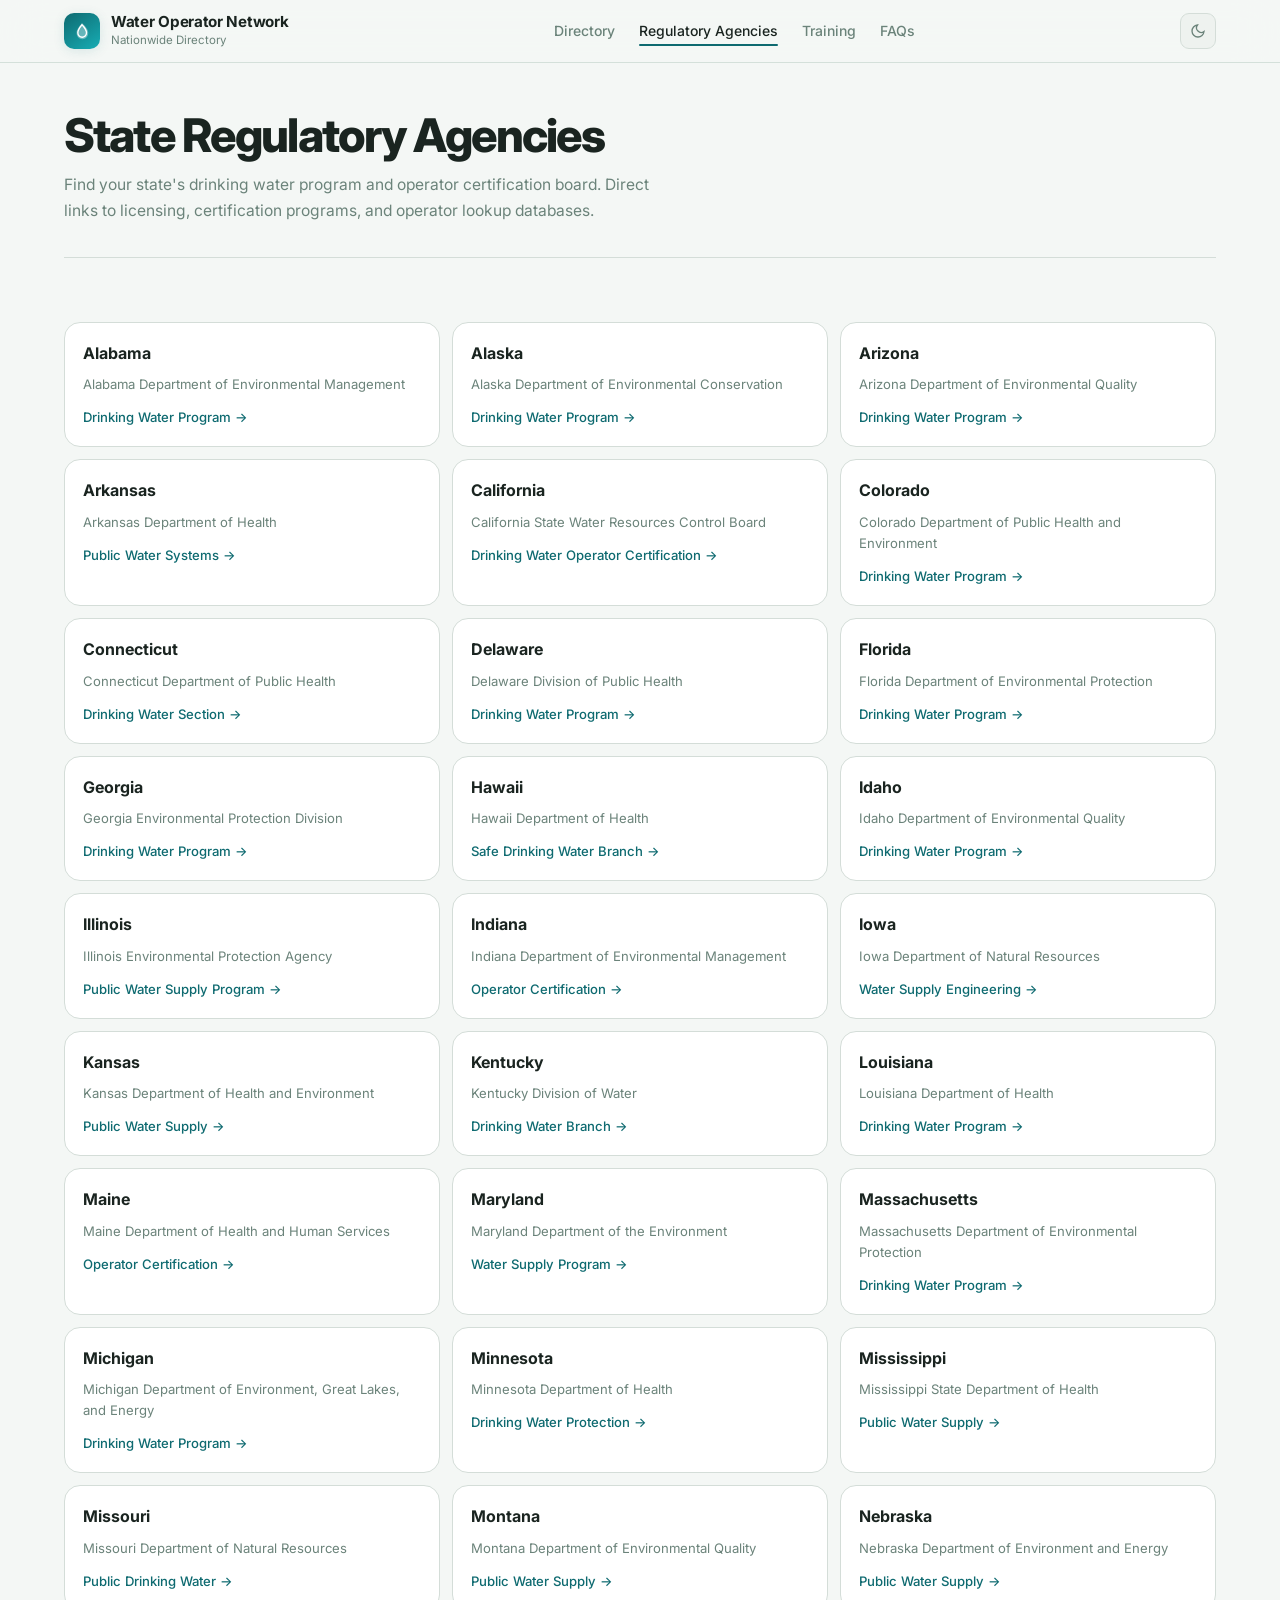
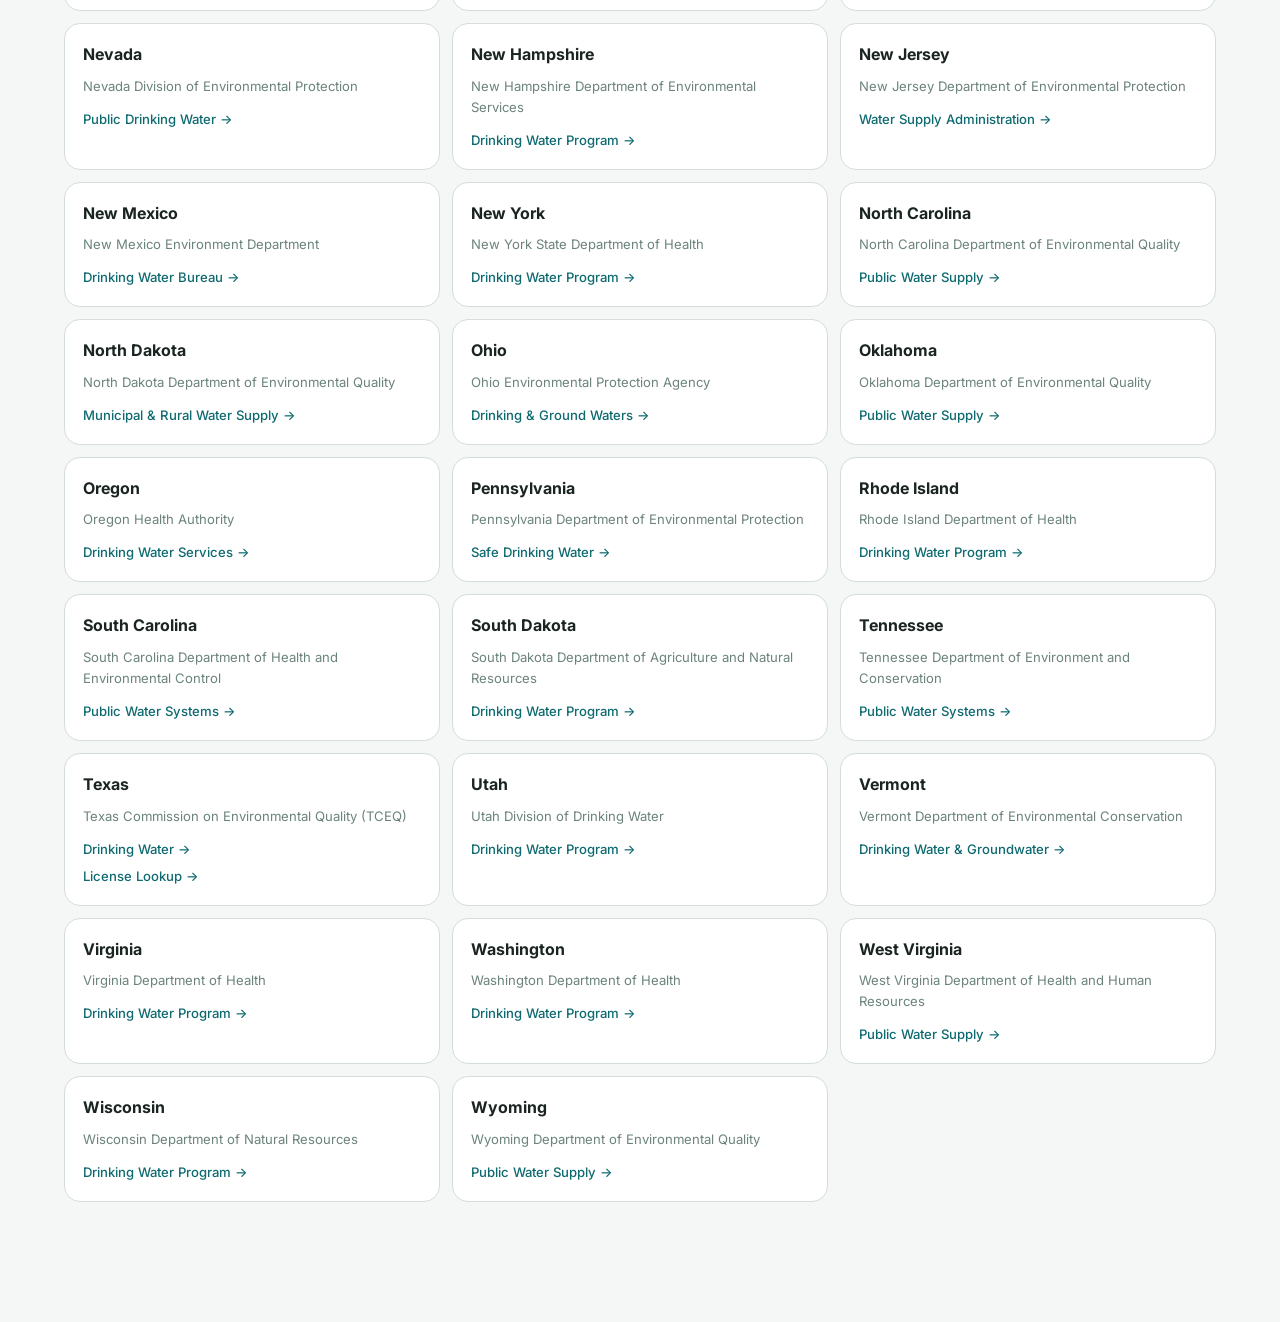
==== agencies.html @ 17c36eec "Add files via upload" ====
<!DOCTYPE html>
<html lang="en" data-theme="light">
<head>
  <meta charset="UTF-8" />
  <meta name="viewport" content="width=device-width, initial-scale=1.0" />
  <title>State Water Regulatory Agencies — Water Operator Network</title>
  <meta name="description" content="Find your state's water and wastewater regulatory agency. Direct links to drinking water programs, licensing boards, and operator databases for all 50 states." />
  <meta name="keywords" content="water regulatory agency, state licensing board, water operator certification, drinking water program, EPA state programs" />
  
  <link rel="preconnect" href="https://fonts.googleapis.com" />
  <link rel="preconnect" href="https://fonts.gstatic.com" crossorigin />
  <link href="https://fonts.googleapis.com/css2?family=Inter:wght@300;400;500;600;700;800&display=swap" rel="stylesheet" />
  
  <style>
    :root {
      --bg: #f4f7f5; --surface: #ffffff; --surface-2: #eef2ef; --border: #d4ddd8; --border-soft: rgba(180,200,190,0.5);
      --text: #1a2420; --text-2: #3d5048; --muted: #6b837a; --muted-2: #94aaa2;
      --primary: #0e6a70; --primary-mid: #128a91; --primary-hi: #17adb5; --primary-glow: rgba(14,106,112,0.12); --primary-soft: #d6edee;
      --teal: #00c4a0; --teal-soft: #d0f4ed; --radius: 16px; --radius-sm: 10px;
      --shadow-sm: 0 1px 4px rgba(20,40,34,0.07), 0 4px 16px rgba(20,40,34,0.05);
      --shadow: 0 2px 8px rgba(20,40,34,0.08), 0 8px 32px rgba(20,40,34,0.07);
      --font: 'Inter', -apple-system, BlinkMacSystemFont, sans-serif;
      --max: 1200px; --transition: 0.17s cubic-bezier(0.4, 0, 0.2, 1);
    }
    [data-theme="dark"] {
      --bg: #0d1512; --surface: #131e1a; --surface-2: #192420; --border: #253530; --border-soft: rgba(50,80,68,0.5);
      --text: #dceae4; --text-2: #9dbfb3; --muted: #607870; --muted-2: #405850;
      --primary: #3abfc6; --primary-mid: #2da8af; --primary-hi: #52d1d8; --primary-glow: rgba(58,191,198,0.1); --primary-soft: #0e2d30;
      --teal: #20d8b4; --teal-soft: #0e2f28;
      --shadow-sm: 0 1px 4px rgba(0,0,0,0.25), 0 4px 16px rgba(0,0,0,0.2);
      --shadow: 0 2px 8px rgba(0,0,0,0.3), 0 8px 32px rgba(0,0,0,0.25);
    }
    *, *::before, *::after { box-sizing: border-box; margin: 0; padding: 0; }
    html { scroll-behavior: smooth; -webkit-font-smoothing: antialiased; }
    body { font-family: var(--font); background: var(--bg); color: var(--text); line-height: 1.6; min-height: 100vh; }
    a { color: inherit; text-decoration: none; }
    .shell { max-width: var(--max); margin: 0 auto; padding: 0 24px 80px; }
    
    /* Topbar */
    .topbar { position: sticky; top: 0; z-index: 100; background: color-mix(in srgb, var(--bg) 88%, transparent); backdrop-filter: blur(20px); border-bottom: 1px solid var(--border-soft); }
    .topbar-inner { max-width: var(--max); margin: 0 auto; padding: 0 24px; height: 62px; display: flex; align-items: center; justify-content: space-between; gap: 16px; }
    .brand { display: flex; align-items: center; gap: 11px; }
    .brand-mark { width: 36px; height: 36px; border-radius: 10px; background: linear-gradient(145deg, var(--primary), var(--primary-hi)); display: grid; place-items: center; box-shadow: 0 2px 12px var(--primary-glow); flex-shrink: 0; }
    .brand-text strong { display: block; font-size: 0.95rem; font-weight: 700; color: var(--text); letter-spacing: -0.02em; line-height: 1.2; }
    .brand-text span { display: block; font-size: 0.72rem; color: var(--muted); font-weight: 400; }
    .nav-links { display: flex; align-items: center; gap: 24px; }
    .nav-links a { font-size: 0.875rem; font-weight: 500; color: var(--muted); transition: color var(--transition); position: relative; }
    .nav-links a::after { content: ''; position: absolute; bottom: -4px; left: 0; right: 0; height: 2px; background: var(--primary); transform: scaleX(0); transition: transform var(--transition); border-radius: 2px; }
    .nav-links a:hover, .nav-links a.active { color: var(--text); }
    .nav-links a:hover::after, .nav-links a.active::after { transform: scaleX(1); }
    .theme-btn { width: 36px; height: 36px; border-radius: 9px; background: var(--surface-2); border: 1px solid var(--border); color: var(--muted); cursor: pointer; display: grid; place-items: center; transition: all var(--transition); }
    .theme-btn:hover { border-color: var(--primary); color: var(--primary); }
    .theme-btn svg { width: 16px; height: 16px; }
    [data-theme="dark"] .icon-sun { display: block; } [data-theme="dark"] .icon-moon { display: none; }
    [data-theme="light"] .icon-sun { display: none; } [data-theme="light"] .icon-moon { display: block; }
    
    /* Page hero */
    .page-hero { padding: 48px 0 32px; border-bottom: 1px solid var(--border); }
    .page-hero h1 { font-size: clamp(2rem, 3vw + 0.5rem, 3rem); font-weight: 800; line-height: 1.05; letter-spacing: -0.04em; color: var(--text); margin-bottom: 12px; }
    .page-hero p { font-size: 0.975rem; color: var(--muted); max-width: 60ch; line-height: 1.7; }
    
    /* Content */
    .page-content { padding: 40px 0; }
    .state-grid { display: grid; grid-template-columns: repeat(auto-fill, minmax(280px, 1fr)); gap: 12px; margin-top: 24px; }
    .state-card { background: var(--surface); border: 1px solid var(--border); border-radius: var(--radius); padding: 18px; transition: all var(--transition); }
    .state-card:hover { border-color: color-mix(in srgb, var(--primary) 50%, var(--border)); box-shadow: var(--shadow-sm); transform: translateY(-1px); }
    .state-card h3 { font-size: 1rem; font-weight: 700; color: var(--text); margin-bottom: 8px; }
    .state-card p { font-size: 0.82rem; color: var(--muted); margin-bottom: 12px; }
    .state-links { display: flex; flex-direction: column; gap: 6px; }
    .state-link { font-size: 0.82rem; font-weight: 500; color: var(--primary); display: flex; align-items: center; gap: 6px; transition: gap var(--transition); }
    .state-link:hover { gap: 10px; color: var(--primary-mid); }
    
    @media (max-width: 960px) { .nav-links { display: none; } }
    @media (max-width: 680px) { .shell { padding: 0 16px 60px; } .state-grid { grid-template-columns: 1fr; } }
  </style>
</head>
<body>

  <header class="topbar">
    <div class="topbar-inner">
      <div class="brand">
        <div class="brand-mark">
          <svg width="20" height="20" viewBox="0 0 24 24" fill="none">
            <path d="M12 2.5C9.2 6.2 5.5 10 5.5 14.5C5.5 18.64 8.86 22 12.5 22C16.14 22 19.5 18.64 19.5 14.5C19.5 10 15.8 6.2 12 2.5Z" fill="white" opacity="0.35"/>
            <path d="M12 4.5C9.4 7.6 7 10.5 7 14.2C7 17.15 9.48 19.5 12.2 19.5C14.92 19.5 17.4 17.15 17.4 14.2C17.4 10.5 15 7.6 12 4.5Z" stroke="white" stroke-width="1.6" fill="none"/>
          </svg>
        </div>
        <div class="brand-text">
          <strong>Water Operator Network</strong>
          <span>Nationwide Directory</span>
        </div>
      </div>
      <nav class="nav-links">
        <a href="index.html">Directory</a>
        <a href="agencies.html" class="active">Regulatory Agencies</a>
        <a href="training.html">Training</a>
        <a href="faq.html">FAQs</a>
      </nav>
      <button class="theme-btn" id="themeBtn">
        <svg class="icon-moon" viewBox="0 0 24 24" fill="none" stroke="currentColor" stroke-width="2"><path d="M21 12.79A9 9 0 1111.21 3 7 7 0 0021 12.79z"/></svg>
        <svg class="icon-sun" viewBox="0 0 24 24" fill="none" stroke="currentColor" stroke-width="2"><circle cx="12" cy="12" r="5"/><line x1="12" y1="1" x2="12" y2="3"/><line x1="12" y1="21" x2="12" y2="23"/><line x1="4.22" y1="4.22" x2="5.64" y2="5.64"/><line x1="18.36" y1="18.36" x2="19.78" y2="19.78"/><line x1="1" y1="12" x2="3" y2="12"/><line x1="21" y1="12" x2="23" y2="12"/><line x1="4.22" y1="19.78" x2="5.64" y2="18.36"/><line x1="18.36" y1="5.64" x2="19.78" y2="4.22"/></svg>
      </button>
    </div>
  </header>

  <main class="shell">
    <section class="page-hero">
      <h1>State Regulatory Agencies</h1>
      <p>Find your state's drinking water program and operator certification board. Direct links to licensing, certification programs, and operator lookup databases.</p>
    </section>

    <div class="page-content">
      <div class="state-grid">
        
        <div class="state-card">
          <h3>Alabama</h3>
          <p>Alabama Department of Environmental Management</p>
          <div class="state-links">
            <a class="state-link" href="https://adem.alabama.gov/programs/water/drinkingwater.cnt" target="_blank" rel="noopener">Drinking Water Program →</a>
          </div>
        </div>

        <div class="state-card">
          <h3>Alaska</h3>
          <p>Alaska Department of Environmental Conservation</p>
          <div class="state-links">
            <a class="state-link" href="https://dec.alaska.gov/water/drinking-water/" target="_blank" rel="noopener">Drinking Water Program →</a>
          </div>
        </div>

        <div class="state-card">
          <h3>Arizona</h3>
          <p>Arizona Department of Environmental Quality</p>
          <div class="state-links">
            <a class="state-link" href="https://azdeq.gov/drinking-water" target="_blank" rel="noopener">Drinking Water Program →</a>
          </div>
        </div>

        <div class="state-card">
          <h3>Arkansas</h3>
          <p>Arkansas Department of Health</p>
          <div class="state-links">
            <a class="state-link" href="https://www.healthy.arkansas.gov/programs-services/topics/public-water-systems" target="_blank" rel="noopener">Public Water Systems →</a>
          </div>
        </div>

        <div class="state-card">
          <h3>California</h3>
          <p>California State Water Resources Control Board</p>
          <div class="state-links">
            <a class="state-link" href="https://www.waterboards.ca.gov/drinking_water/certlic/occupations/DWopcert.html" target="_blank" rel="noopener">Drinking Water Operator Certification →</a>
          </div>
        </div>

        <div class="state-card">
          <h3>Colorado</h3>
          <p>Colorado Department of Public Health and Environment</p>
          <div class="state-links">
            <a class="state-link" href="https://cdphe.colorado.gov/water-quality-division/drinking-water-program" target="_blank" rel="noopener">Drinking Water Program →</a>
          </div>
        </div>

        <div class="state-card">
          <h3>Connecticut</h3>
          <p>Connecticut Department of Public Health</p>
          <div class="state-links">
            <a class="state-link" href="https://portal.ct.gov/DPH/Drinking-Water/DWS/Drinking-Water-Section" target="_blank" rel="noopener">Drinking Water Section →</a>
          </div>
        </div>

        <div class="state-card">
          <h3>Delaware</h3>
          <p>Delaware Division of Public Health</p>
          <div class="state-links">
            <a class="state-link" href="https://dhss.delaware.gov/dhss/dph/hsp/drinkingwater.html" target="_blank" rel="noopener">Drinking Water Program →</a>
          </div>
        </div>

        <div class="state-card">
          <h3>Florida</h3>
          <p>Florida Department of Environmental Protection</p>
          <div class="state-links">
            <a class="state-link" href="https://floridadep.gov/water/source-drinking-water" target="_blank" rel="noopener">Drinking Water Program →</a>
          </div>
        </div>

        <div class="state-card">
          <h3>Georgia</h3>
          <p>Georgia Environmental Protection Division</p>
          <div class="state-links">
            <a class="state-link" href="https://epd.georgia.gov/drinking-water" target="_blank" rel="noopener">Drinking Water Program →</a>
          </div>
        </div>

        <div class="state-card">
          <h3>Hawaii</h3>
          <p>Hawaii Department of Health</p>
          <div class="state-links">
            <a class="state-link" href="https://health.hawaii.gov/sdwb/" target="_blank" rel="noopener">Safe Drinking Water Branch →</a>
          </div>
        </div>

        <div class="state-card">
          <h3>Idaho</h3>
          <p>Idaho Department of Environmental Quality</p>
          <div class="state-links">
            <a class="state-link" href="https://www.deq.idaho.gov/water-quality/drinking-water/" target="_blank" rel="noopener">Drinking Water Program →</a>
          </div>
        </div>

        <div class="state-card">
          <h3>Illinois</h3>
          <p>Illinois Environmental Protection Agency</p>
          <div class="state-links">
            <a class="state-link" href="https://www2.illinois.gov/epa/topics/water-quality/public-water-supply/Pages/default.aspx" target="_blank" rel="noopener">Public Water Supply Program →</a>
          </div>
        </div>

        <div class="state-card">
          <h3>Indiana</h3>
          <p>Indiana Department of Environmental Management</p>
          <div class="state-links">
            <a class="state-link" href="https://www.in.gov/idem/cleanwater/operator-certification/" target="_blank" rel="noopener">Operator Certification →</a>
          </div>
        </div>

        <div class="state-card">
          <h3>Iowa</h3>
          <p>Iowa Department of Natural Resources</p>
          <div class="state-links">
            <a class="state-link" href="https://www.iowadnr.gov/environmental-protection/water-quality/water-supply-engineering" target="_blank" rel="noopener">Water Supply Engineering →</a>
          </div>
        </div>

        <div class="state-card">
          <h3>Kansas</h3>
          <p>Kansas Department of Health and Environment</p>
          <div class="state-links">
            <a class="state-link" href="https://www.kdhe.ks.gov/188/Public-Water-Supply" target="_blank" rel="noopener">Public Water Supply →</a>
          </div>
        </div>

        <div class="state-card">
          <h3>Kentucky</h3>
          <p>Kentucky Division of Water</p>
          <div class="state-links">
            <a class="state-link" href="https://eec.ky.gov/Environmental-Protection/Water/Pages/Drinking-Water.aspx" target="_blank" rel="noopener">Drinking Water Branch →</a>
          </div>
        </div>

        <div class="state-card">
          <h3>Louisiana</h3>
          <p>Louisiana Department of Health</p>
          <div class="state-links">
            <a class="state-link" href="https://ldh.la.gov/page/drinking-water" target="_blank" rel="noopener">Drinking Water Program →</a>
          </div>
        </div>

        <div class="state-card">
          <h3>Maine</h3>
          <p>Maine Department of Health and Human Services</p>
          <div class="state-links">
            <a class="state-link" href="https://www.maine.gov/dhhs/mecdc/environmental-health/water/operator/" target="_blank" rel="noopener">Operator Certification →</a>
          </div>
        </div>

        <div class="state-card">
          <h3>Maryland</h3>
          <p>Maryland Department of the Environment</p>
          <div class="state-links">
            <a class="state-link" href="https://mde.maryland.gov/programs/water/water_supply/Pages/index.aspx" target="_blank" rel="noopener">Water Supply Program →</a>
          </div>
        </div>

        <div class="state-card">
          <h3>Massachusetts</h3>
          <p>Massachusetts Department of Environmental Protection</p>
          <div class="state-links">
            <a class="state-link" href="https://www.mass.gov/orgs/drinking-water-program" target="_blank" rel="noopener">Drinking Water Program →</a>
          </div>
        </div>

        <div class="state-card">
          <h3>Michigan</h3>
          <p>Michigan Department of Environment, Great Lakes, and Energy</p>
          <div class="state-links">
            <a class="state-link" href="https://www.michigan.gov/egle/about/organization/drinking-water-and-environmental-health" target="_blank" rel="noopener">Drinking Water Program →</a>
          </div>
        </div>

        <div class="state-card">
          <h3>Minnesota</h3>
          <p>Minnesota Department of Health</p>
          <div class="state-links">
            <a class="state-link" href="https://www.health.state.mn.us/communities/environment/water/com/index.html" target="_blank" rel="noopener">Drinking Water Protection →</a>
          </div>
        </div>

        <div class="state-card">
          <h3>Mississippi</h3>
          <p>Mississippi State Department of Health</p>
          <div class="state-links">
            <a class="state-link" href="https://msdh.ms.gov/page/30,0,150.html" target="_blank" rel="noopener">Public Water Supply →</a>
          </div>
        </div>

        <div class="state-card">
          <h3>Missouri</h3>
          <p>Missouri Department of Natural Resources</p>
          <div class="state-links">
            <a class="state-link" href="https://dnr.mo.gov/water/business-industry-other-entities/public-drinking-water" target="_blank" rel="noopener">Public Drinking Water →</a>
          </div>
        </div>

        <div class="state-card">
          <h3>Montana</h3>
          <p>Montana Department of Environmental Quality</p>
          <div class="state-links">
            <a class="state-link" href="https://deq.mt.gov/Water/pwsup" target="_blank" rel="noopener">Public Water Supply →</a>
          </div>
        </div>

        <div class="state-card">
          <h3>Nebraska</h3>
          <p>Nebraska Department of Environment and Energy</p>
          <div class="state-links">
            <a class="state-link" href="https://dee.ne.gov/NDEQProg.nsf/OnWeb/PWS" target="_blank" rel="noopener">Public Water Supply →</a>
          </div>
        </div>

        <div class="state-card">
          <h3>Nevada</h3>
          <p>Nevada Division of Environmental Protection</p>
          <div class="state-links">
            <a class="state-link" href="https://ndep.nv.gov/water/public-drinking-water" target="_blank" rel="noopener">Public Drinking Water →</a>
          </div>
        </div>

        <div class="state-card">
          <h3>New Hampshire</h3>
          <p>New Hampshire Department of Environmental Services</p>
          <div class="state-links">
            <a class="state-link" href="https://www.des.nh.gov/water/drinking-water" target="_blank" rel="noopener">Drinking Water Program →</a>
          </div>
        </div>

        <div class="state-card">
          <h3>New Jersey</h3>
          <p>New Jersey Department of Environmental Protection</p>
          <div class="state-links">
            <a class="state-link" href="https://www.nj.gov/dep/watersupply/" target="_blank" rel="noopener">Water Supply Administration →</a>
          </div>
        </div>

        <div class="state-card">
          <h3>New Mexico</h3>
          <p>New Mexico Environment Department</p>
          <div class="state-links">
            <a class="state-link" href="https://www.env.nm.gov/drinking-water/" target="_blank" rel="noopener">Drinking Water Bureau →</a>
          </div>
        </div>

        <div class="state-card">
          <h3>New York</h3>
          <p>New York State Department of Health</p>
          <div class="state-links">
            <a class="state-link" href="https://www.health.ny.gov/environmental/water/drinking/" target="_blank" rel="noopener">Drinking Water Program →</a>
          </div>
        </div>

        <div class="state-card">
          <h3>North Carolina</h3>
          <p>North Carolina Department of Environmental Quality</p>
          <div class="state-links">
            <a class="state-link" href="https://www.ncwater.org/" target="_blank" rel="noopener">Public Water Supply →</a>
          </div>
        </div>

        <div class="state-card">
          <h3>North Dakota</h3>
          <p>North Dakota Department of Environmental Quality</p>
          <div class="state-links">
            <a class="state-link" href="https://deq.nd.gov/WQ/3_Munic_Rural_WS/3_Munic_Rural_WS.aspx" target="_blank" rel="noopener">Municipal & Rural Water Supply →</a>
          </div>
        </div>

        <div class="state-card">
          <h3>Ohio</h3>
          <p>Ohio Environmental Protection Agency</p>
          <div class="state-links">
            <a class="state-link" href="https://epa.ohio.gov/divisions-and-offices/drinking-and-ground-waters" target="_blank" rel="noopener">Drinking & Ground Waters →</a>
          </div>
        </div>

        <div class="state-card">
          <h3>Oklahoma</h3>
          <p>Oklahoma Department of Environmental Quality</p>
          <div class="state-links">
            <a class="state-link" href="https://www.deq.ok.gov/water-quality-division/public-water-supply/" target="_blank" rel="noopener">Public Water Supply →</a>
          </div>
        </div>

        <div class="state-card">
          <h3>Oregon</h3>
          <p>Oregon Health Authority</p>
          <div class="state-links">
            <a class="state-link" href="https://www.oregon.gov/oha/ph/healthyenvironments/drinkingwater/pages/index.aspx" target="_blank" rel="noopener">Drinking Water Services →</a>
          </div>
        </div>

        <div class="state-card">
          <h3>Pennsylvania</h3>
          <p>Pennsylvania Department of Environmental Protection</p>
          <div class="state-links">
            <a class="state-link" href="https://www.dep.pa.gov/Business/Water/BureauSafeDrinkingWater/Pages/default.aspx" target="_blank" rel="noopener">Safe Drinking Water →</a>
          </div>
        </div>

        <div class="state-card">
          <h3>Rhode Island</h3>
          <p>Rhode Island Department of Health</p>
          <div class="state-links">
            <a class="state-link" href="https://health.ri.gov/water/drinking/" target="_blank" rel="noopener">Drinking Water Program →</a>
          </div>
        </div>

        <div class="state-card">
          <h3>South Carolina</h3>
          <p>South Carolina Department of Health and Environmental Control</p>
          <div class="state-links">
            <a class="state-link" href="https://scdhec.gov/environment/your-water-coast/public-water-systems" target="_blank" rel="noopener">Public Water Systems →</a>
          </div>
        </div>

        <div class="state-card">
          <h3>South Dakota</h3>
          <p>South Dakota Department of Agriculture and Natural Resources</p>
          <div class="state-links">
            <a class="state-link" href="https://danr.sd.gov/Environment/WaterQuality/DrinkingWater.aspx" target="_blank" rel="noopener">Drinking Water Program →</a>
          </div>
        </div>

        <div class="state-card">
          <h3>Tennessee</h3>
          <p>Tennessee Department of Environment and Conservation</p>
          <div class="state-links">
            <a class="state-link" href="https://www.tn.gov/environment/program-areas/wr-water-resources/water-quality/public-water-systems.html" target="_blank" rel="noopener">Public Water Systems →</a>
          </div>
        </div>

        <div class="state-card">
          <h3>Texas</h3>
          <p>Texas Commission on Environmental Quality (TCEQ)</p>
          <div class="state-links">
            <a class="state-link" href="https://www.tceq.texas.gov/drinkingwater" target="_blank" rel="noopener">Drinking Water →</a>
            <a class="state-link" href="https://www15.tceq.texas.gov/crpub/" target="_blank" rel="noopener">License Lookup →</a>
          </div>
        </div>

        <div class="state-card">
          <h3>Utah</h3>
          <p>Utah Division of Drinking Water</p>
          <div class="state-links">
            <a class="state-link" href="https://deq.utah.gov/drinking-water" target="_blank" rel="noopener">Drinking Water Program →</a>
          </div>
        </div>

        <div class="state-card">
          <h3>Vermont</h3>
          <p>Vermont Department of Environmental Conservation</p>
          <div class="state-links">
            <a class="state-link" href="https://dec.vermont.gov/water/drinking-water-and-groundwater/dwgwp" target="_blank" rel="noopener">Drinking Water & Groundwater →</a>
          </div>
        </div>

        <div class="state-card">
          <h3>Virginia</h3>
          <p>Virginia Department of Health</p>
          <div class="state-links">
            <a class="state-link" href="https://www.vdh.virginia.gov/drinking-water/" target="_blank" rel="noopener">Drinking Water Program →</a>
          </div>
        </div>

        <div class="state-card">
          <h3>Washington</h3>
          <p>Washington Department of Health</p>
          <div class="state-links">
            <a class="state-link" href="https://doh.wa.gov/community-and-environment/drinking-water" target="_blank" rel="noopener">Drinking Water Program →</a>
          </div>
        </div>

        <div class="state-card">
          <h3>West Virginia</h3>
          <p>West Virginia Department of Health and Human Resources</p>
          <div class="state-links">
            <a class="state-link" href="https://dhhr.wv.gov/oehs/eed/swap/Pages/default.aspx" target="_blank" rel="noopener">Public Water Supply →</a>
          </div>
        </div>

        <div class="state-card">
          <h3>Wisconsin</h3>
          <p>Wisconsin Department of Natural Resources</p>
          <div class="state-links">
            <a class="state-link" href="https://dnr.wisconsin.gov/topic/DrinkingWater" target="_blank" rel="noopener">Drinking Water Program →</a>
          </div>
        </div>

        <div class="state-card">
          <h3>Wyoming</h3>
          <p>Wyoming Department of Environmental Quality</p>
          <div class="state-links">
            <a class="state-link" href="https://deq.wyoming.gov/wqd/watershed-protection/public-water-supply/" target="_blank" rel="noopener">Public Water Supply →</a>
          </div>
        </div>

      </div>
    </div>
  </main>

  <script>
    const savedTheme = localStorage.getItem('wonTheme') || 'light';
    document.documentElement.setAttribute('data-theme', savedTheme);
    document.getElementById('themeBtn').addEventListener('click', () => {
      const next = document.documentElement.getAttribute('data-theme') === 'dark' ? 'light' : 'dark';
      document.documentElement.setAttribute('data-theme', next);
      localStorage.setItem('wonTheme', next);
    });
  </script>
</body>
</html>
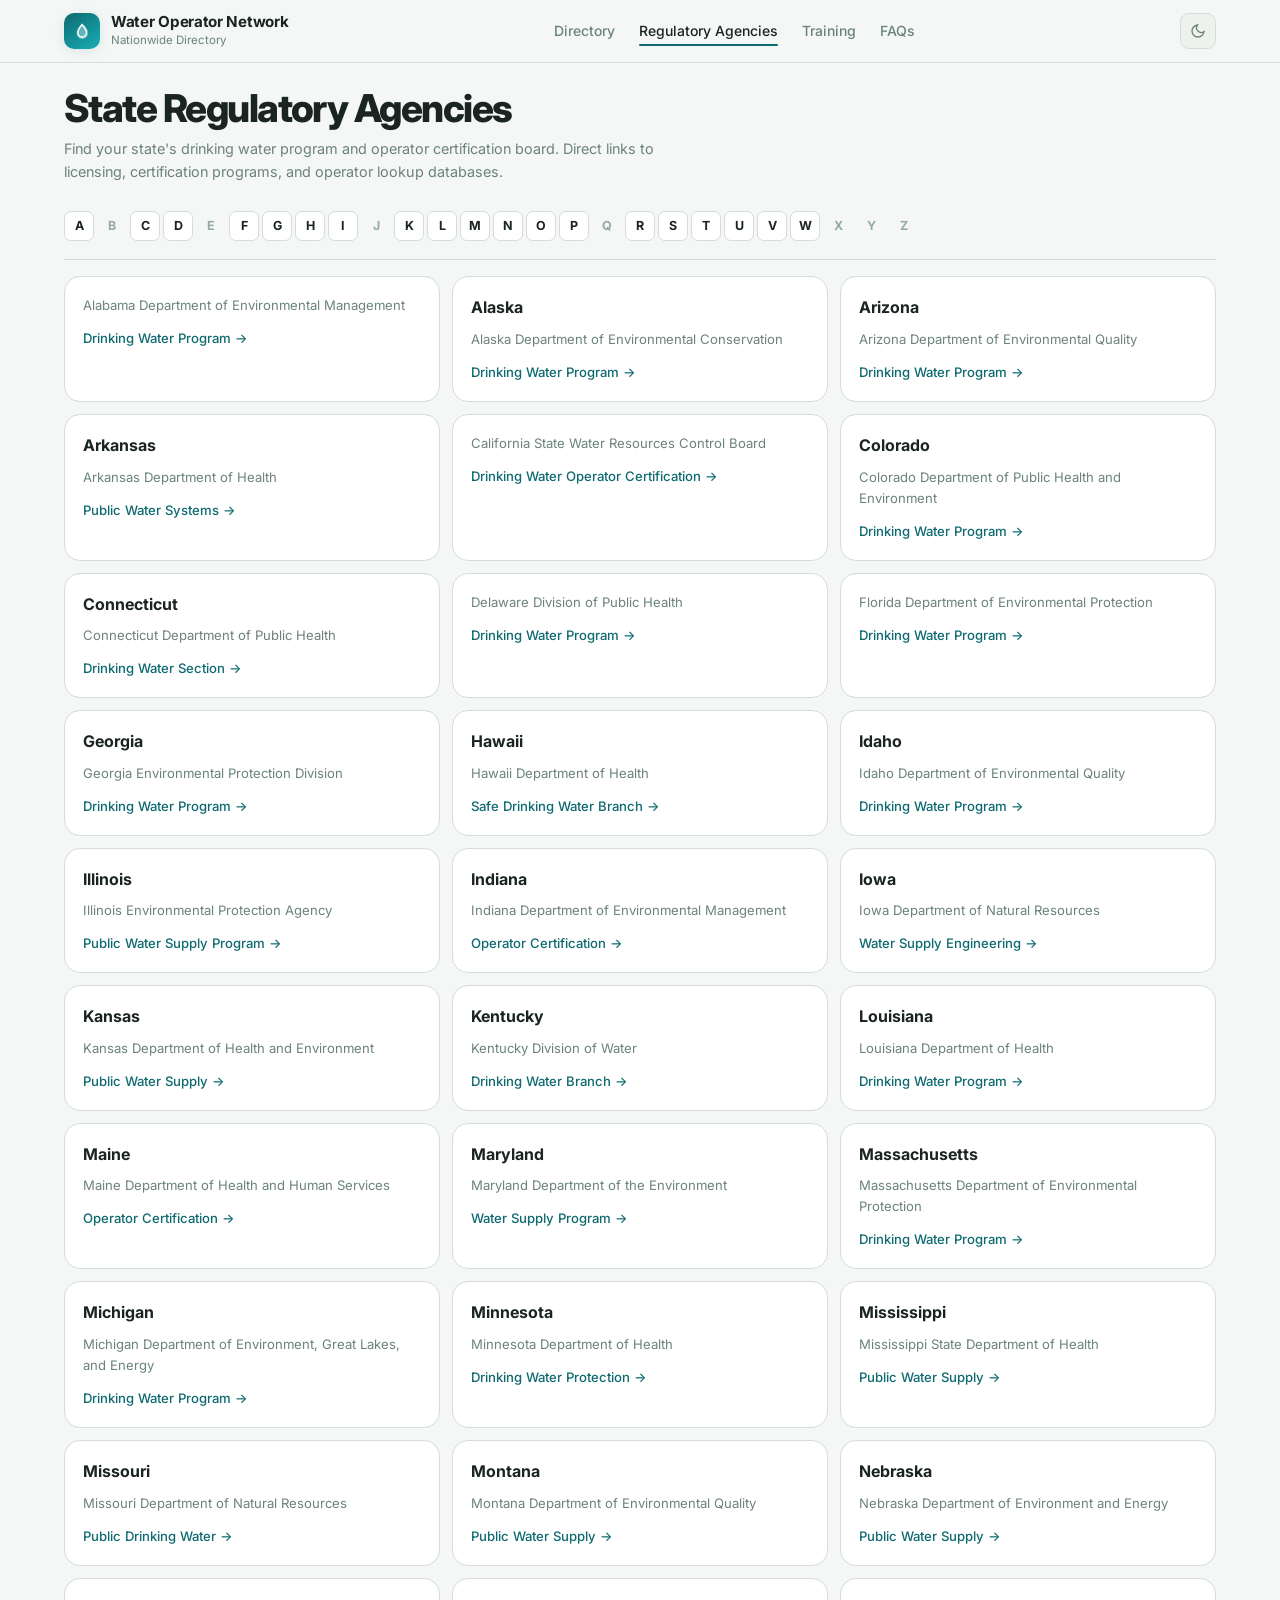
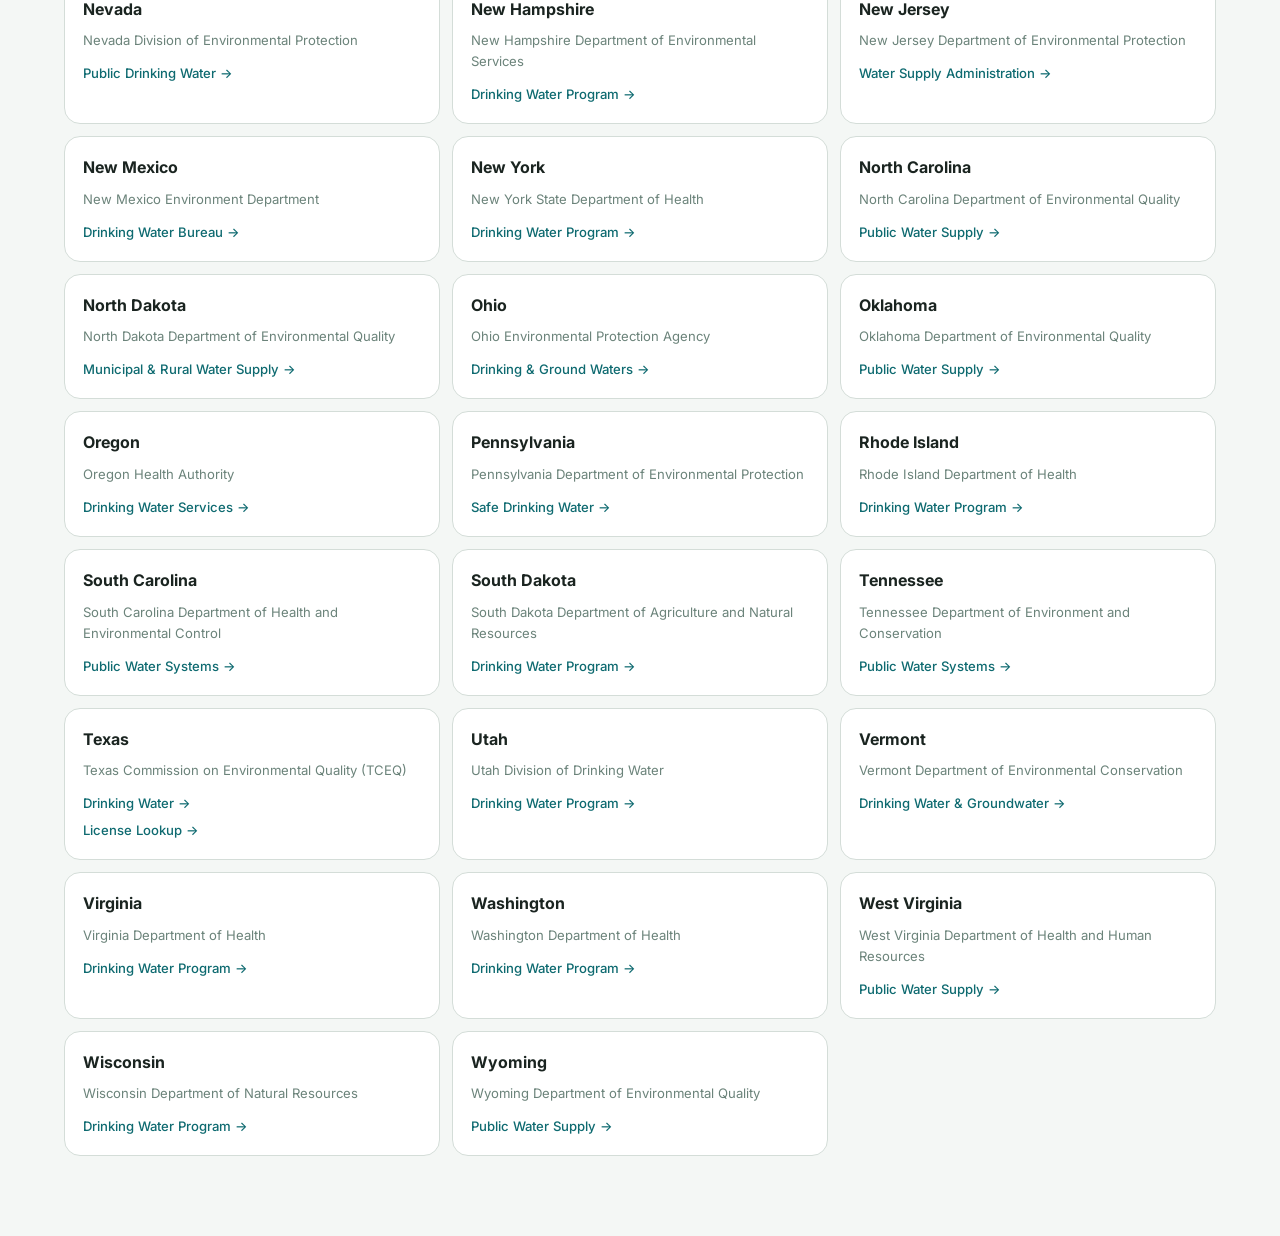
==== commit 10439e87: "Refactor styles and add A-Z navigation Updated styles for page hero and state cards. Added A-Z navig" ====
--- a/agencies.html
+++ b/agencies.html
@@ -55,13 +55,36 @@
     [data-theme="light"] .icon-sun { display: none; } [data-theme="light"] .icon-moon { display: block; }
     
     /* Page hero */
-    .page-hero { padding: 48px 0 32px; border-bottom: 1px solid var(--border); }
-    .page-hero h1 { font-size: clamp(2rem, 3vw + 0.5rem, 3rem); font-weight: 800; line-height: 1.05; letter-spacing: -0.04em; color: var(--text); margin-bottom: 12px; }
-    .page-hero p { font-size: 0.975rem; color: var(--muted); max-width: 60ch; line-height: 1.7; }
-    
+    .page-hero { padding: 24px 0 16px; border-bottom: 1px solid var(--border); }
+    .page-hero h1 { font-size: clamp(1.6rem, 2.5vw + 0.5rem, 2.4rem); font-weight: 800; line-height: 1.1; letter-spacing: -0.04em; color: var(--text); margin-bottom: 8px; }
+    .page-hero p { font-size: 0.9rem; color: var(--muted); max-width: 70ch; line-height: 1.6; margin-bottom: 16px; }
+
+    /* Alpha nav */
+    .alpha-nav {
+      display: flex; flex-wrap: wrap; gap: 3px;
+      padding: 12px 0 2px;
+    }
+    .alpha-btn {
+      width: 30px; height: 30px;
+      border-radius: 7px;
+      border: 1px solid var(--border);
+      background: var(--surface);
+      color: var(--text);
+      font-size: 0.78rem; font-weight: 700;
+      cursor: pointer; display: grid; place-items: center;
+      transition: all var(--transition);
+      text-decoration: none;
+      letter-spacing: 0;
+    }
+    .alpha-btn:hover { background: var(--primary-soft); border-color: var(--primary); color: var(--primary); }
+    .alpha-btn.inactive { color: var(--muted-2); border-color: transparent; background: transparent; cursor: default; pointer-events: none; }
+
+    /* Letter group anchor */
+    .letter-anchor { scroll-margin-top: 80px; }
+
     /* Content */
-    .page-content { padding: 40px 0; }
-    .state-grid { display: grid; grid-template-columns: repeat(auto-fill, minmax(280px, 1fr)); gap: 12px; margin-top: 24px; }
+    .page-content { padding: 16px 0 0; }
+    .state-grid { display: grid; grid-template-columns: repeat(auto-fill, minmax(280px, 1fr)); gap: 12px; margin-top: 0; }
     .state-card { background: var(--surface); border: 1px solid var(--border); border-radius: var(--radius); padding: 18px; transition: all var(--transition); }
     .state-card:hover { border-color: color-mix(in srgb, var(--primary) 50%, var(--border)); box-shadow: var(--shadow-sm); transform: translateY(-1px); }
     .state-card h3 { font-size: 1rem; font-weight: 700; color: var(--text); margin-bottom: 8px; }
@@ -107,13 +130,13 @@
     <section class="page-hero">
       <h1>State Regulatory Agencies</h1>
       <p>Find your state's drinking water program and operator certification board. Direct links to licensing, certification programs, and operator lookup databases.</p>
+      <div class="alpha-nav" id="alphNav"></div>
     </section>
 
     <div class="page-content">
       <div class="state-grid">
         
-        <div class="state-card">
-          <h3>Alabama</h3>
+        <div class="state-card letter-anchor" id="state-A">
           <p>Alabama Department of Environmental Management</p>
           <div class="state-links">
             <a class="state-link" href="https://adem.alabama.gov/programs/water/drinkingwater.cnt" target="_blank" rel="noopener">Drinking Water Program →</a>
@@ -144,8 +167,7 @@
           </div>
         </div>
 
-        <div class="state-card">
-          <h3>California</h3>
+        <div class="state-card letter-anchor" id="state-C">
           <p>California State Water Resources Control Board</p>
           <div class="state-links">
             <a class="state-link" href="https://www.waterboards.ca.gov/drinking_water/certlic/occupations/DWopcert.html" target="_blank" rel="noopener">Drinking Water Operator Certification →</a>
@@ -168,23 +190,21 @@
           </div>
         </div>
 
-        <div class="state-card">
-          <h3>Delaware</h3>
+        <div class="state-card letter-anchor" id="state-D">
           <p>Delaware Division of Public Health</p>
           <div class="state-links">
             <a class="state-link" href="https://dhss.delaware.gov/dhss/dph/hsp/drinkingwater.html" target="_blank" rel="noopener">Drinking Water Program →</a>
           </div>
         </div>
 
-        <div class="state-card">
-          <h3>Florida</h3>
+        <div class="state-card letter-anchor" id="state-F">
           <p>Florida Department of Environmental Protection</p>
           <div class="state-links">
             <a class="state-link" href="https://floridadep.gov/water/source-drinking-water" target="_blank" rel="noopener">Drinking Water Program →</a>
           </div>
         </div>
 
-        <div class="state-card">
+        <div class="state-card letter-anchor" id="state-G">
           <h3>Georgia</h3>
           <p>Georgia Environmental Protection Division</p>
           <div class="state-links">
@@ -192,7 +212,7 @@
           </div>
         </div>
 
-        <div class="state-card">
+        <div class="state-card letter-anchor" id="state-H">
           <h3>Hawaii</h3>
           <p>Hawaii Department of Health</p>
           <div class="state-links">
@@ -200,7 +220,7 @@
           </div>
         </div>
 
-        <div class="state-card">
+        <div class="state-card letter-anchor" id="state-I">
           <h3>Idaho</h3>
           <p>Idaho Department of Environmental Quality</p>
           <div class="state-links">
@@ -232,7 +252,7 @@
           </div>
         </div>
 
-        <div class="state-card">
+        <div class="state-card letter-anchor" id="state-K">
           <h3>Kansas</h3>
           <p>Kansas Department of Health and Environment</p>
           <div class="state-links">
@@ -248,7 +268,7 @@
           </div>
         </div>
 
-        <div class="state-card">
+        <div class="state-card letter-anchor" id="state-L">
           <h3>Louisiana</h3>
           <p>Louisiana Department of Health</p>
           <div class="state-links">
@@ -256,7 +276,7 @@
           </div>
         </div>
 
-        <div class="state-card">
+        <div class="state-card letter-anchor" id="state-M">
           <h3>Maine</h3>
           <p>Maine Department of Health and Human Services</p>
           <div class="state-links">
@@ -320,7 +340,7 @@
           </div>
         </div>
 
-        <div class="state-card">
+        <div class="state-card letter-anchor" id="state-N">
           <h3>Nebraska</h3>
           <p>Nebraska Department of Environment and Energy</p>
           <div class="state-links">
@@ -384,7 +404,7 @@
           </div>
         </div>
 
-        <div class="state-card">
+        <div class="state-card letter-anchor" id="state-O">
           <h3>Ohio</h3>
           <p>Ohio Environmental Protection Agency</p>
           <div class="state-links">
@@ -408,7 +428,7 @@
           </div>
         </div>
 
-        <div class="state-card">
+        <div class="state-card letter-anchor" id="state-P">
           <h3>Pennsylvania</h3>
           <p>Pennsylvania Department of Environmental Protection</p>
           <div class="state-links">
@@ -416,7 +436,7 @@
           </div>
         </div>
 
-        <div class="state-card">
+        <div class="state-card letter-anchor" id="state-R">
           <h3>Rhode Island</h3>
           <p>Rhode Island Department of Health</p>
           <div class="state-links">
@@ -424,7 +444,7 @@
           </div>
         </div>
 
-        <div class="state-card">
+        <div class="state-card letter-anchor" id="state-S">
           <h3>South Carolina</h3>
           <p>South Carolina Department of Health and Environmental Control</p>
           <div class="state-links">
@@ -440,7 +460,7 @@
           </div>
         </div>
 
-        <div class="state-card">
+        <div class="state-card letter-anchor" id="state-T">
           <h3>Tennessee</h3>
           <p>Tennessee Department of Environment and Conservation</p>
           <div class="state-links">
@@ -457,7 +477,7 @@
           </div>
         </div>
 
-        <div class="state-card">
+        <div class="state-card letter-anchor" id="state-U">
           <h3>Utah</h3>
           <p>Utah Division of Drinking Water</p>
           <div class="state-links">
@@ -465,7 +485,7 @@
           </div>
         </div>
 
-        <div class="state-card">
+        <div class="state-card letter-anchor" id="state-V">
           <h3>Vermont</h3>
           <p>Vermont Department of Environmental Conservation</p>
           <div class="state-links">
@@ -481,7 +501,7 @@
           </div>
         </div>
 
-        <div class="state-card">
+        <div class="state-card letter-anchor" id="state-W">
           <h3>Washington</h3>
           <p>Washington Department of Health</p>
           <div class="state-links">
@@ -518,6 +538,7 @@
   </main>
 
   <script>
+    // Theme
     const savedTheme = localStorage.getItem('wonTheme') || 'light';
     document.documentElement.setAttribute('data-theme', savedTheme);
     document.getElementById('themeBtn').addEventListener('click', () => {
@@ -525,6 +546,24 @@
       document.documentElement.setAttribute('data-theme', next);
       localStorage.setItem('wonTheme', next);
     });
+
+    // Build A–Z alphabet nav
+    const ACTIVE_LETTERS = new Set(['A','C','D','F','G','H','I','K','L','M','N','O','P','R','S','T','U','V','W']);
+    const nav = document.getElementById('alphNav');
+    for (let i = 0; i < 26; i++) {
+      const letter = String.fromCharCode(65 + i);
+      const el = document.createElement('a');
+      el.textContent = letter;
+      if (ACTIVE_LETTERS.has(letter)) {
+        el.href = '#state-' + letter;
+        el.className = 'alpha-btn';
+        el.title = 'Jump to ' + letter;
+      } else {
+        el.className = 'alpha-btn inactive';
+        el.setAttribute('aria-disabled', 'true');
+      }
+      nav.appendChild(el);
+    }
   </script>
 </body>
 </html>
